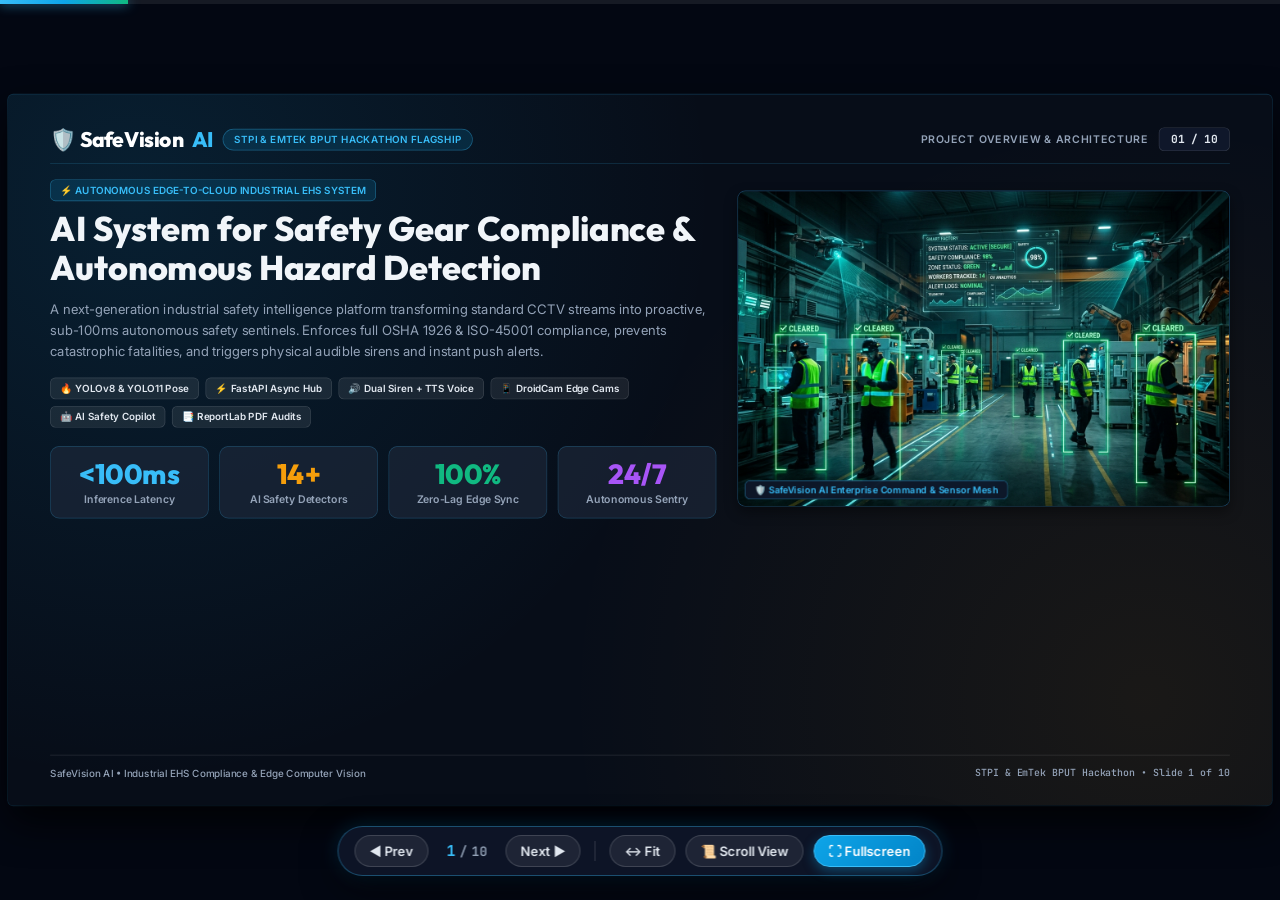
==== presentation_slides.html @ 19dd77f2 "feat: complete SafeVision AI industrial safety system, live dashboard, reports, and presentation mat" ====
<!DOCTYPE html>
<html lang="en">
<head>
<meta charset="UTF-8">
<title>SafeVision AI - Industrial Safety Presentation</title>
<style>
@import url('https://fonts.googleapis.com/css2?family=Inter:wght@300;400;500;600;700;800&family=Outfit:wght@500;600;700;800&family=JetBrains+Mono:wght@400;500;600&display=swap');

@page {
    size: 1920px 1080px;
    margin: 0;
}

* {
    box-sizing: border-box;
    margin: 0;
    padding: 0;
}

html, body {
    width: 100%;
    height: 100%;
    margin: 0;
    padding: 0;
    overflow: hidden;
    background-color: #030712;
    color: #f1f5f9;
    font-family: 'Inter', sans-serif;
    -webkit-print-color-adjust: exact;
    print-color-adjust: exact;
}

body.scroll-mode {
    overflow-x: hidden;
    overflow-y: auto;
}

.deck-viewport {
    width: 100vw;
    height: 100vh;
    position: relative;
    overflow: hidden;
    display: flex;
    align-items: center;
    justify-content: center;
}

body.scroll-mode .deck-viewport {
    width: 100%;
    height: auto;
    min-height: 100vh;
    display: flex;
    flex-direction: column;
    align-items: center;
    justify-content: flex-start;
    padding: 24px 0 100px 0;
    overflow: visible;
    gap: 32px;
}

.slide {
    width: 1920px;
    height: 1080px;
    position: absolute;
    top: 50%;
    left: 50%;
    transform: translate(-50%, -50%) scale(0.5);
    transform-origin: center center;
    overflow: hidden;
    display: none;
    flex-direction: column;
    justify-content: space-between;
    padding: 48px 64px 40px 64px;
    background: radial-gradient(circle at 10% 15%, rgba(14, 165, 233, 0.12) 0%, transparent 45%),
                radial-gradient(circle at 90% 85%, rgba(245, 158, 11, 0.08) 0%, transparent 45%),
                #070d18;
    box-shadow: 0 25px 60px rgba(0, 0, 0, 0.8), 0 0 0 1px rgba(56, 189, 248, 0.25);
    border-radius: 8px;
    transition: opacity 0.2s ease;
}

.slide.active {
    display: flex;
}

body.scroll-mode .slide {
    position: relative;
    top: auto;
    left: auto;
    display: flex;
    transform-origin: top center;
    box-shadow: 0 20px 50px rgba(0, 0, 0, 0.8), 0 0 0 1px rgba(56, 189, 248, 0.25);
}

/* Floating Deck Control Bar */
.deck-ui {
    position: fixed;
    bottom: 24px;
    left: 50%;
    transform: translateX(-50%);
    z-index: 9999;
    display: flex;
    align-items: center;
    gap: 10px;
    background: rgba(15, 23, 42, 0.9);
    backdrop-filter: blur(16px);
    -webkit-backdrop-filter: blur(16px);
    border: 1px solid rgba(56, 189, 248, 0.35);
    padding: 8px 16px;
    border-radius: 9999px;
    box-shadow: 0 12px 36px rgba(0, 0, 0, 0.6), 0 0 20px rgba(14, 165, 233, 0.2);
    transition: opacity 0.3s ease, transform 0.3s ease;
}

.deck-ui.idle {
    opacity: 0.15;
    transform: translateX(-50%) translateY(8px);
}

.deck-ui:hover {
    opacity: 1 !important;
    transform: translateX(-50%) translateY(0) !important;
}

.deck-btn {
    background: rgba(255, 255, 255, 0.07);
    border: 1px solid rgba(255, 255, 255, 0.15);
    color: #e2e8f0;
    padding: 7px 14px;
    border-radius: 9999px;
    font-family: 'Inter', sans-serif;
    font-size: 13px;
    font-weight: 600;
    cursor: pointer;
    display: inline-flex;
    align-items: center;
    gap: 6px;
    transition: all 0.15s ease;
}

.deck-btn:hover {
    background: rgba(56, 189, 248, 0.2);
    border-color: rgba(56, 189, 248, 0.5);
    color: #38bdf8;
    transform: translateY(-1px);
}

.deck-btn:active {
    transform: translateY(1px);
}

.deck-btn-primary {
    background: linear-gradient(135deg, #0ea5e9 0%, #0284c7 100%);
    border: 1px solid #38bdf8;
    color: #ffffff;
    box-shadow: 0 4px 12px rgba(14, 165, 233, 0.35);
}

.deck-btn-primary:hover {
    background: linear-gradient(135deg, #38bdf8 0%, #0ea5e9 100%);
    color: #ffffff;
}

.deck-counter {
    color: #94a3b8;
    font-family: 'JetBrains Mono', monospace;
    font-size: 13px;
    font-weight: 600;
    padding: 0 8px;
    display: flex;
    align-items: center;
    gap: 4px;
}

.deck-counter strong {
    color: #38bdf8;
    font-size: 15px;
}

.deck-divider {
    width: 1px;
    height: 20px;
    background: rgba(255, 255, 255, 0.15);
    margin: 0 4px;
}

/* Top Progress Bar */
.deck-progress {
    position: fixed;
    top: 0;
    left: 0;
    width: 100%;
    height: 4px;
    background: rgba(255, 255, 255, 0.08);
    z-index: 10000;
}

.deck-progress-fill {
    height: 100%;
    width: 10%;
    background: linear-gradient(90deg, #38bdf8, #0ea5e9, #10b981);
    box-shadow: 0 0 12px rgba(56, 189, 248, 0.8);
    transition: width 0.25s ease-out;
}

/* Nav click hint zones */
.deck-nav-hint {
    position: fixed;
    top: 0;
    bottom: 0;
    width: 100px;
    z-index: 9000;
    cursor: pointer;
    opacity: 0;
    transition: opacity 0.2s ease;
    display: flex;
    align-items: center;
    justify-content: center;
}

.deck-nav-hint:hover {
    opacity: 0.85;
}

.deck-nav-left {
    left: 0;
    background: linear-gradient(90deg, rgba(14, 165, 233, 0.18), transparent);
}

.deck-nav-right {
    right: 0;
    background: linear-gradient(-90deg, rgba(14, 165, 233, 0.18), transparent);
}

.deck-nav-hint span {
    font-size: 32px;
    color: #38bdf8;
    filter: drop-shadow(0 0 8px rgba(56, 189, 248, 0.8));
    font-weight: 700;
}

/* Print Styles: Strict 1920x1080 without UI */
@media print {
    html, body {
        overflow: visible !important;
        background: #030712 !important;
        width: 1920px !important;
        height: auto !important;
    }
    .deck-ui, .deck-progress, .deck-nav-hint {
        display: none !important;
    }
    .deck-viewport {
        display: block !important;
        position: static !important;
        width: 1920px !important;
        height: auto !important;
        overflow: visible !important;
        padding: 0 !important;
    }
    .slide {
        display: flex !important;
        position: relative !important;
        top: auto !important;
        left: auto !important;
        transform: none !important;
        width: 1920px !important;
        height: 1080px !important;
        margin: 0 !important;
        margin-bottom: 0 !important;
        page-break-after: always !important;
        break-after: page !important;
        box-shadow: none !important;
        border-radius: 0 !important;
    }
}

/* Slide Header */
.slide-header {
    display: flex;
    justify-content: space-between;
    align-items: center;
    border-bottom: 1px solid rgba(56, 189, 248, 0.2);
    padding-bottom: 16px;
    margin-bottom: 24px;
}

.brand-wrapper {
    display: flex;
    align-items: center;
    gap: 14px;
}

.brand-logo {
    font-family: 'Outfit', sans-serif;
    font-size: 32px;
    font-weight: 800;
    letter-spacing: -0.5px;
    color: #ffffff;
    display: flex;
    align-items: center;
    gap: 12px;
}

.brand-logo span {
    color: #38bdf8;
}

.badge-event {
    background: rgba(14, 165, 233, 0.15);
    border: 1px solid rgba(56, 189, 248, 0.35);
    color: #38bdf8;
    padding: 6px 16px;
    border-radius: 9999px;
    font-size: 15px;
    font-weight: 600;
    letter-spacing: 0.5px;
    text-transform: uppercase;
}

.badge-osha {
    background: rgba(245, 158, 11, 0.15);
    border: 1px solid rgba(245, 158, 11, 0.4);
    color: #fbbf24;
    padding: 6px 16px;
    border-radius: 9999px;
    font-size: 15px;
    font-weight: 600;
    letter-spacing: 0.5px;
}

.header-right {
    display: flex;
    align-items: center;
    gap: 16px;
}

.slide-category {
    color: #94a3b8;
    font-size: 16px;
    font-weight: 600;
    text-transform: uppercase;
    letter-spacing: 1.2px;
}

.slide-num {
    background: #0f172a;
    border: 1px solid rgba(255, 255, 255, 0.15);
    color: #e2e8f0;
    padding: 6px 18px;
    border-radius: 8px;
    font-family: 'JetBrains Mono', monospace;
    font-size: 17px;
    font-weight: 700;
}

/* Slide Body */
.slide-body {
    flex: 1;
    display: flex;
    flex-direction: column;
    justify-content: space-between;
    gap: 22px;
}

.title-group {
    margin-bottom: 6px;
}

.slide-title {
    font-family: 'Outfit', sans-serif;
    font-size: 48px;
    font-weight: 800;
    line-height: 1.2;
    background: linear-gradient(135deg, #ffffff 0%, #bae6fd 60%, #38bdf8 100%);
    -webkit-background-clip: text;
    -webkit-text-fill-color: transparent;
}

.slide-subtitle {
    font-size: 22px;
    color: #94a3b8;
    margin-top: 6px;
    font-weight: 400;
    line-height: 1.4;
}

/* Common Card Styles */
.card {
    background: rgba(15, 23, 42, 0.8);
    border: 1px solid rgba(56, 189, 248, 0.22);
    border-radius: 18px;
    padding: 26px 28px;
    backdrop-filter: blur(14px);
    box-shadow: 0 12px 30px rgba(0, 0, 0, 0.45);
    display: flex;
    flex-direction: column;
    justify-content: space-between;
}

.card-title {
    font-family: 'Outfit', sans-serif;
    font-size: 25px;
    font-weight: 700;
    color: #38bdf8;
    margin-bottom: 14px;
    display: flex;
    align-items: center;
    gap: 12px;
}

.card-amber .card-title {
    font-family: 'Outfit', sans-serif;
    font-size: 25px;
    font-weight: 700;
    color: #38bdf8;
    margin-bottom: 14px;
    display: flex;
    align-items: center;
    gap: 12px;
}

.card-green .card-title {
    font-family: 'Outfit', sans-serif;
    font-size: 25px;
    font-weight: 700;
    color: #38bdf8;
    margin-bottom: 14px;
    display: flex;
    align-items: center;
    gap: 12px;
}

.card-red .card-title {
    font-family: 'Outfit', sans-serif;
    font-size: 25px;
    font-weight: 700;
    color: #38bdf8;
    margin-bottom: 14px;
    display: flex;
    align-items: center;
    gap: 12px;
}

ul.features-list {
    list-style: none;
    display: flex;
    flex-direction: column;
    gap: 14px;
    flex: 1;
}


ul.features-list li strong {
    font-size: 18px;
    font-weight: 700;
    color: #ffffff;
}

ul.features-list li {
    font-size: 18px;
    color: #cbd5e1;
    line-height: 1.55;
    position: relative;
    padding-left: 28px;
}

ul.features-list li::before {
    content: "";
    position: absolute;
    left: 6px;
    top: 9px;
    width: 8px;
    height: 8px;
    border-radius: 50%;
    background: #38bdf8;
    box-shadow: 0 0 10px rgba(56, 189, 248, 0.9);
}

.card-amber ul.features-list li::before {
    content: "";
    position: absolute;
    left: 6px;
    top: 9px;
    width: 8px;
    height: 8px;
    border-radius: 50%;
    background: #f59e0b;
    box-shadow: 0 0 10px rgba(245, 158, 11, 0.9);
}

.card-green ul.features-list li::before {
    content: "";
    position: absolute;
    left: 6px;
    top: 9px;
    width: 8px;
    height: 8px;
    border-radius: 50%;
    background: #10b981;
    box-shadow: 0 0 10px rgba(16, 185, 129, 0.9);
}

.card-red ul.features-list li::before {
    content: "";
    position: absolute;
    left: 6px;
    top: 9px;
    width: 8px;
    height: 8px;
    border-radius: 50%;
    background: #ef4444;
    box-shadow: 0 0 10px rgba(239, 68, 68, 0.9);
}

/* Image Container */
.img-container {
    border-radius: 12px;
    overflow: hidden;
    border: 1px solid rgba(56, 189, 248, 0.3);
    position: relative;
    background: #0f172a;
    box-shadow: 0 8px 20px rgba(0, 0, 0, 0.4);
}

.img-container img {
    width: 100%;
    height: 100%;
    object-fit: cover;
    display: block;
}

.img-tag {
    position: absolute;
    bottom: 10px;
    left: 10px;
    background: rgba(15, 23, 42, 0.92);
    border: 1px solid rgba(56, 189, 248, 0.45);
    color: #38bdf8;
    padding: 5px 14px;
    border-radius: 8px;
    font-size: 14px;
    font-weight: 600;
    backdrop-filter: blur(8px);
}

/* Slide Footer */
.slide-footer {
    display: flex;
    justify-content: space-between;
    align-items: center;
    border-top: 1px solid rgba(255, 255, 255, 0.12);
    padding-top: 16px;
    color: #94a3b8;
    font-size: 15px;
    font-weight: 500;
}

.footer-left {
    display: flex;
    align-items: center;
    gap: 8px;
}

.footer-right {
    font-family: 'JetBrains Mono', monospace;
}

/* Grid utilities */
.grid-2 {
    display: grid;
    grid-template-columns: 1fr 1fr;
    gap: 24px;
}

.grid-3 {
    display: grid;
    grid-template-columns: 1fr 1fr 1fr;
    gap: 24px;
}

.grid-4 {
    display: grid;
    grid-template-columns: 1fr 1fr 1fr 1fr;
    gap: 20px;
}

.grid-5 {
    display: grid;
    grid-template-columns: repeat(5, 1fr);
    gap: 16px;
}

/* Highlight Badges & Stats */
.metric-box {
    background: rgba(30, 41, 59, 0.65);
    border: 1px solid rgba(56, 189, 248, 0.25);
    border-radius: 14px;
    padding: 18px;
    text-align: center;
}

.metric-val {
    font-family: 'Outfit', sans-serif;
    font-size: 42px;
    font-weight: 800;
    color: #38bdf8;
    line-height: 1.1;
}

.metric-label {
    font-size: 16px;
    color: #94a3b8;
    margin-top: 6px;
    font-weight: 600;
}

.pill-tag {
    display: inline-flex;
    align-items: center;
    gap: 8px;
    padding: 6px 14px;
    border-radius: 8px;
    font-size: 15px;
    font-weight: 600;
    background: rgba(255, 255, 255, 0.08);
    border: 1px solid rgba(255, 255, 255, 0.15);
    color: #e2e8f0;
}
</style>
</head>
<body>

<main class="deck-viewport" id="deckViewport">
<!-- ==========================================
     SLIDE 1: EXECUTIVE TITLE & OVERVIEW
=========================================== -->
<section class="slide">
    <div class="slide-header">
        <div class="brand-wrapper">
            <div class="brand-logo">🛡️ SafeVision <span>AI</span></div>
            <div class="badge-event">STPI & EmTek BPUT Hackathon Flagship</div>
        </div>
        <div class="header-right">
            <span class="slide-category">Project Overview & Architecture</span>
            <span class="slide-num">01 / 10</span>
        </div>
    </div>

    <div class="slide-body" style="gap: 28px;">
        <div style="display: grid; grid-template-columns: 1.15fr 0.85fr; gap: 32px; align-items: center;">
            <div>
                <div class="pill-tag" style="background: rgba(14, 165, 233, 0.15); border-color: rgba(56, 189, 248, 0.4); color: #38bdf8; margin-bottom: 12px;">
                    ⚡ AUTONOMOUS EDGE-TO-CLOUD INDUSTRIAL EHS SYSTEM
                </div>
                <h1 style="font-family: 'Outfit', sans-serif; font-size: 52px; font-weight: 800; line-height: 1.15; margin-bottom: 16px;">
                    AI System for Safety Gear Compliance & Autonomous Hazard Detection
                </h1>
                <p style="font-size: 20px; color: #94a3b8; line-height: 1.6; margin-bottom: 24px;">
                    A next-generation industrial safety intelligence platform transforming standard CCTV streams into proactive, sub-100ms autonomous safety sentinels. Enforces full OSHA 1926 & ISO-45001 compliance, prevents catastrophic fatalities, and triggers physical audible sirens and instant push alerts.
                </p>

                <div style="display: flex; gap: 10px; flex-wrap: wrap; margin-bottom: 28px;">
                    <span class="pill-tag">🔥 YOLOv8 & YOLO11 Pose</span>
                    <span class="pill-tag">⚡ FastAPI Async Hub</span>
                    <span class="pill-tag">🔊 Dual Siren + TTS Voice</span>
                    <span class="pill-tag">📱 DroidCam Edge Cams</span>
                    <span class="pill-tag">🤖 AI Safety Copilot</span>
                    <span class="pill-tag">📑 ReportLab PDF Audits</span>
                </div>

                <div class="grid-4" style="gap: 16px;">
                    <div class="metric-box">
                        <div class="metric-val">&lt;100ms</div>
                        <div class="metric-label">Inference Latency</div>
                    </div>
                    <div class="metric-box">
                        <div class="metric-val" style="color: #f59e0b;">14+</div>
                        <div class="metric-label">AI Safety Detectors</div>
                    </div>
                    <div class="metric-box">
                        <div class="metric-val" style="color: #10b981;">100%</div>
                        <div class="metric-label">Zero-Lag Edge Sync</div>
                    </div>
                    <div class="metric-box">
                        <div class="metric-val" style="color: #a855f7;">24/7</div>
                        <div class="metric-label">Autonomous Sentry</div>
                    </div>
                </div>
            </div>

            <div class="img-container" style="height: 480px;">
                <img src="[data-uri]" alt="SafeVision AI Cover">
                <div class="img-tag">🛡️ SafeVision AI Enterprise Command & Sensor Mesh</div>
            </div>
        </div>
    </div>

    <div class="slide-footer">
        <div class="footer-left">SafeVision AI • Industrial EHS Compliance & Edge Computer Vision</div>
        <div class="footer-right">STPI & EmTek BPUT Hackathon • Slide 1 of 10</div>
    </div>
</section>

<!-- ==========================================
     SLIDE 2: PROBLEM STATEMENT & PARADIGM SHIFT
=========================================== -->
<section class="slide">
    <div class="slide-header">
        <div class="brand-wrapper">
            <div class="brand-logo">🛡️ SafeVision <span>AI</span></div>
            <div class="badge-osha">OSHA & ISO-45001 Industrial Challenge</div>
        </div>
        <div class="header-right">
            <span class="slide-category">Problem Analysis & Need</span>
            <span class="slide-num">02 / 10</span>
        </div>
    </div>

    <div class="slide-body">
        <div class="title-group">
            <h2 class="slide-title">The Industrial Safety Crisis & Human Monitoring Breakdown</h2>
            <p class="slide-subtitle">Why manual safety inspections and passive CCTV surveillance fail to protect workforce lives.</p>
        </div>

        <div class="grid-3" style="gap: 24px;">
            <div class="card card-red">
                <div class="card-title">⚠️ The Grim Global Reality</div>
                <ul class="features-list">
                    <li><strong>2.78 Million Fatalities:</strong> Over 7,600 workers die daily worldwide from occupational accidents & diseases (ILO).</li>
                    <li><strong>374 Million Non-Fatal Injuries:</strong> Severe fractures, head traumas, and falls causing permanent disability.</li>
                    <li><strong>$150B+ Annual Cost:</strong> Astronomical liabilities in medical expenses, OSHA fines, and manufacturing shutdowns.</li>
                </ul>
                <div style="margin-top: 18px; padding: 12px; background: rgba(239, 68, 68, 0.1); border-radius: 8px; border: 1px solid rgba(239, 68, 68, 0.25); font-size: 19px; color: #fca5a5;">
                    💡 <em>84% of fatalities are preventable with immediate PPE gear & hazard intervention.</em>
                </div>
            </div>

            <div class="card card-amber">
                <div class="card-title">👁️ Human Fatigue & Blindspots</div>
                <ul class="features-list">
                    <li><strong>85% Attention Loss:</strong> Studies prove human CCTV operators miss >85% of video activity after only 20 minutes of continuous monitoring.</li>
                    <li><strong>Passive & Forensic:</strong> Legacy CCTV is recording history for post-mortem investigations rather than stopping active disasters.</li>
                    <li><strong>Manual Clipboard Audits:</strong> Periodic EHS spot-checks only inspect 1-2% of worker-hours; unequipped workers slip through unnoticed.</li>
                </ul>
                <div style="margin-top: 18px; padding: 12px; background: rgba(245, 158, 11, 0.1); border-radius: 8px; border: 1px solid rgba(245, 158, 11, 0.25); font-size: 19px; color: #fde68a;">
                    💡 <em>Fatigued security staff cannot monitor 16+ camera feeds simultaneously.</em>
                </div>
            </div>

            <div class="card card-green">
                <div class="card-title">🚀 The SafeVision AI Paradigm Shift</div>
                <ul class="features-list">
                    <li><strong>Sub-100ms Edge Intervention:</strong> Instantly catches missing helmets, unattached harnesses, and fire sparks in real time.</li>
                    <li><strong>Autonomous Physical Deterrence:</strong> Direct hardware siren horn & spoken voice alerts warn workers on the spot.</li>
                    <li><strong>Zero Blindspot Coverage:</strong> Continuous multi-camera tracking with automated digital compliance audit logs.</li>
                </ul>
                <div style="margin-top: 18px; padding: 12px; background: rgba(16, 185, 129, 0.1); border-radius: 8px; border: 1px solid rgba(16, 185, 129, 0.25); font-size: 19px; color: #a7f3d0;">
                    💡 <em>Transforms reactive investigation into autonomous real-time prevention.</em>
                </div>
            </div>
        </div>

        <div class="card" style="background: linear-gradient(90deg, rgba(14, 165, 233, 0.12) 0%, rgba(15, 23, 42, 0.8) 100%); border-color: rgba(56, 189, 248, 0.35); padding: 18px 24px; display: flex; align-items: center; justify-content: space-between;">
            <div>
                <div style="font-weight: 700; font-size: 19px; color: #38bdf8;">CORE MISSION OBJECTIVE</div>
                <div style="font-size: 17px; color: #cbd5e1; margin-top: 2px;">Deliver zero workplace fatalities through edge neural computer vision, instant acoustic deterrence, and automated EHS governance.</div>
            </div>
            <div style="display: flex; gap: 12px;">
                <span class="pill-tag" style="background: rgba(16, 185, 129, 0.2); color: #34d399; border-color: #059669;">PROACTIVE > REACTIVE</span>
                <span class="pill-tag" style="background: rgba(56, 189, 248, 0.2); color: #38bdf8; border-color: #0284c7;">CONTINUOUS > AUDITS</span>
            </div>
        </div>
    </div>

    <div class="slide-footer">
        <div class="footer-left">SafeVision AI • Industrial EHS Compliance & Edge Computer Vision</div>
        <div class="footer-right">STPI & EmTek BPUT Hackathon • Slide 2 of 10</div>
    </div>
</section>

<!-- ==========================================
     SLIDE 3: SYSTEM ARCHITECTURE & MULTI-DEVICE
=========================================== -->
<section class="slide">
    <div class="slide-header">
        <div class="brand-wrapper">
            <div class="brand-logo">🛡️ SafeVision <span>AI</span></div>
            <div class="badge-event">Edge Hardware Topology</div>
        </div>
        <div class="header-right">
            <span class="slide-category">System Architecture & Pipeline</span>
            <span class="slide-num">03 / 10</span>
        </div>
    </div>

    <div class="slide-body">
        <div class="title-group">
            <h2 class="slide-title">Distributed Edge Architecture & Multi-Device Deployment</h2>
            <p class="slide-subtitle">Affordable, zero-lag edge hardware ecosystem linking mobile cameras, inference servers, and control rooms.</p>
        </div>

        <div class="grid-4" style="gap: 20px;">
            <div class="card">
                <div class="card-title">📱 Node 1: Mobile Camera</div>
                <div style="font-size: 19px; color: #94a3b8; margin-bottom: 12px;">Wireless or USB Sensor Node</div>
                <ul class="features-list">
                    <li><strong>DroidCam Wi-Fi Mode:</strong> Cordless IP camera mobility across active plant floors.</li>
                    <li><strong>Zero-Lag USB Mode:</strong> Direct ADB tethering achieving 30-40 FPS ultra-smooth video.</li>
                    <li><strong>RTSP Industrial CCTV:</strong> Plugs into existing Axis, Hikvision, and Dahua cameras.</li>
                </ul>
                <div style="margin-top: 14px; font-size: 15px; color: #38bdf8; font-family: 'JetBrains Mono';">IP: http://192.168.x.x:4747</div>
            </div>

            <div class="card">
                <div class="card-title">💻 Node 2: AI Edge Engine</div>
                <div style="font-size: 19px; color: #94a3b8; margin-bottom: 12px;">Laptop 1 (Inference Unit)</div>
                <ul class="features-list">
                    <li><strong>Dual Neural Engines:</strong> YOLOv8 detection + YOLO11-Pose keypoints in parallel.</li>
                    <li><strong>Unified CameraManager:</strong> Shared inference prevents redundant GPU/CPU load.</li>
                    <li><strong>Spatial Trackers:</strong> Confined space polygons, trench setback lines, drop zones.</li>
                </ul>
                <div style="margin-top: 14px; font-size: 15px; color: #10b981; font-family: 'JetBrains Mono';">Latency: ~24ms / frame</div>
            </div>

            <div class="card">
                <div class="card-title">💻 Node 3: Command Center</div>
                <div style="font-size: 19px; color: #94a3b8; margin-bottom: 12px;">Laptop 2 (Safety Officer)</div>
                <ul class="features-list">
                    <li><strong>Real-Time EHS Dashboard:</strong> Low-latency MJPEG video with bounding boxes & HUD.</li>
                    <li><strong>Zone Switchboard:</strong> Instant camera switching across Zone 1, Zone 2, etc.</li>
                    <li><strong>Remote Overrides:</strong> Mute sirens, toggle modules, adjust sensitivity on the fly.</li>
                </ul>
                <div style="margin-top: 14px; font-size: 15px; color: #f59e0b; font-family: 'JetBrains Mono';">Port: :8000 / WebSockets</div>
            </div>

            <div class="card">
                <div class="card-title">🔊 Node 4: Siren Speaker</div>
                <div style="font-size: 19px; color: #94a3b8; margin-bottom: 12px;">Physical Audio Deterrence</div>
                <ul class="features-list">
                    <li><strong>Industrial Siren Tones:</strong> 18 distinct acoustic winsound frequency patterns.</li>
                    <li><strong>TTS Voice Announcer:</strong> Speaks spoken instructions directly to violators.</li>
                    <li><strong>Async Audio Queue:</strong> Background thread eliminates video stream stutter.</li>
                </ul>
                <div style="margin-top: 14px; font-size: 30px; color: #ef4444; font-family: 'JetBrains Mono';">Output: 3.5mm Aux / BT</div>
            </div>
        </div>

        <div class="card" style="padding: 20px 24px; background: rgba(15, 23, 42, 0.9); border-color: rgba(56, 189, 248, 0.4); display: flex; flex-direction: row; justify-content: space-between; align-items: center; gap: 28px;">
            <div style="flex: 1;">
                <div style="display: flex; align-items: center; gap: 12px; margin-bottom: 8px;">
                    <span style="font-size: 28px;">🎥</span>
                    <div style="font-weight: 700; color: #ffffff; font-size: 22px;">Live Multi-Zone Camera Command Hub</div>
                </div>
                <div style="font-size: 17px; color: #94a3b8; line-height: 1.5; margin-bottom: 14px;">
                    Dynamic `ZoneCameraManager` coordinates 4 simultaneous live CCTV camera feeds: PPE Entry Gate, Scaffolding Heights, Crane Drop Zones, and Hot Work Welding Bays with active AI bounding boxes at 27+ FPS.
                </div>
                <div style="display: flex; gap: 10px; flex-wrap: wrap;">
                    <span class="pill-tag">📁 Zone 1: Main Floor</span>
                    <span class="pill-tag">📁 Zone 2: Scaffolding</span>
                    <span class="pill-tag" style="color: #10b981; border-color: #059669;">● 4 LIVE FEEDS ACTIVE</span>
                    <span class="pill-tag" style="color: #38bdf8; border-color: #0284c7;">⚡ YOLO11-NANO ~37MS</span>
                </div>
            </div>
            <div style="flex-shrink: 0; width: 340px; height: 190px; border-radius: 12px; overflow: hidden; border: 1.5px solid rgba(56, 189, 248, 0.45); box-shadow: 0 10px 30px rgba(0,0,0,0.7); position: relative;">
                <img src="[data-uri]" alt="Live 4-Camera Detection Command Hub" style="width: 100%; height: 100%; object-fit: cover;">
                <div style="position: absolute; bottom: 8px; right: 8px; background: rgba(3, 7, 18, 0.85); color: #38bdf8; font-size: 11px; font-weight: 700; padding: 4px 8px; border-radius: 4px; border: 1px solid rgba(56, 189, 248, 0.3);">LIVE COMMAND HUB</div>
            </div>
        </div>
    </div>

    <div class="slide-footer">
        <div class="footer-left">SafeVision AI • Industrial EHS Compliance & Edge Computer Vision</div>
        <div class="footer-right">STPI & EmTek BPUT Hackathon • Slide 3 of 10</div>
    </div>
</section>

<!-- ==========================================
     SLIDE 4: CORE PPE & WORKER HEALTH
=========================================== -->
<section class="slide">
    <div class="slide-header">
        <div class="brand-wrapper">
            <div class="brand-logo">🛡️ SafeVision <span>AI</span></div>
            <div class="badge-osha">OSHA 1910 Subpart I • PPE Standards</div>
        </div>
        <div class="header-right">
            <span class="slide-category">Core PPE & Worker Safety</span>
            <span class="slide-num">04 / 10</span>
        </div>
    </div>

    <div class="slide-body">
        <div class="title-group">
            <h2 class="slide-title">Core PPE Compliance & Worker Health Monitoring</h2>
            <p class="slide-subtitle">Sub-100ms multi-class gear inspection, automated turnstile access control, and pose-based fall detection.</p>
        </div>

        <div class="grid-4" style="gap: 20px;">
            <div class="card" style="padding: 16px;">
                <div class="img-container" style="height: 180px; margin-bottom: 14px;">
                    <img src="[data-uri]" alt="Helmet Inspection">
                    <div class="img-tag">🪖 Hardhat Inspection</div>
                </div>
                <div class="card-title" style="font-size: 17px;">Hardhat & High-Vis Vest</div>
                <ul class="features-list" style="font-size: 19px;">
                    <li><strong>Head Keypoint Tracking:</strong> Distinguishes bare heads vs hardhats.</li>
                    <li><strong>Fluorescent Torso Check:</strong> Verifies reflective safety vests in low light.</li>
                    <li><strong>Color-Coded Status:</strong> Green (Compliant) vs Red (Violation).</li>
                </ul>
                <div style="margin-top: 14px; padding-top: 10px; border-top: 1px dashed rgba(16, 185, 129, 0.35);">
                    <a href="https://drive.google.com/file/d/1sXfTlGjI2eAM9tyaPNYgnufufeir8UIj/view?usp=drive_link" target="_blank" style="display: flex; align-items: center; justify-content: center; gap: 8px; width: 100%; padding: 10px 14px; background: linear-gradient(135deg, rgba(16, 185, 129, 0.25) 0%, rgba(5, 150, 105, 0.15) 100%); border: 1.5px solid #10b981; border-radius: 8px; color: #34d399; font-size: 15px; font-weight: 700; text-decoration: none; transition: all 0.2s ease; box-shadow: 0 4px 15px rgba(16, 185, 129, 0.2);">
                        <span>🪖</span> <span>WATCH HELMET DEMO</span> <span>↗</span>
                    </a>
                </div>
            </div>

            <div class="card" style="padding: 16px;">
                <div class="img-container" style="height: 180px; margin-bottom: 14px;">
                    <img src="[data-uri]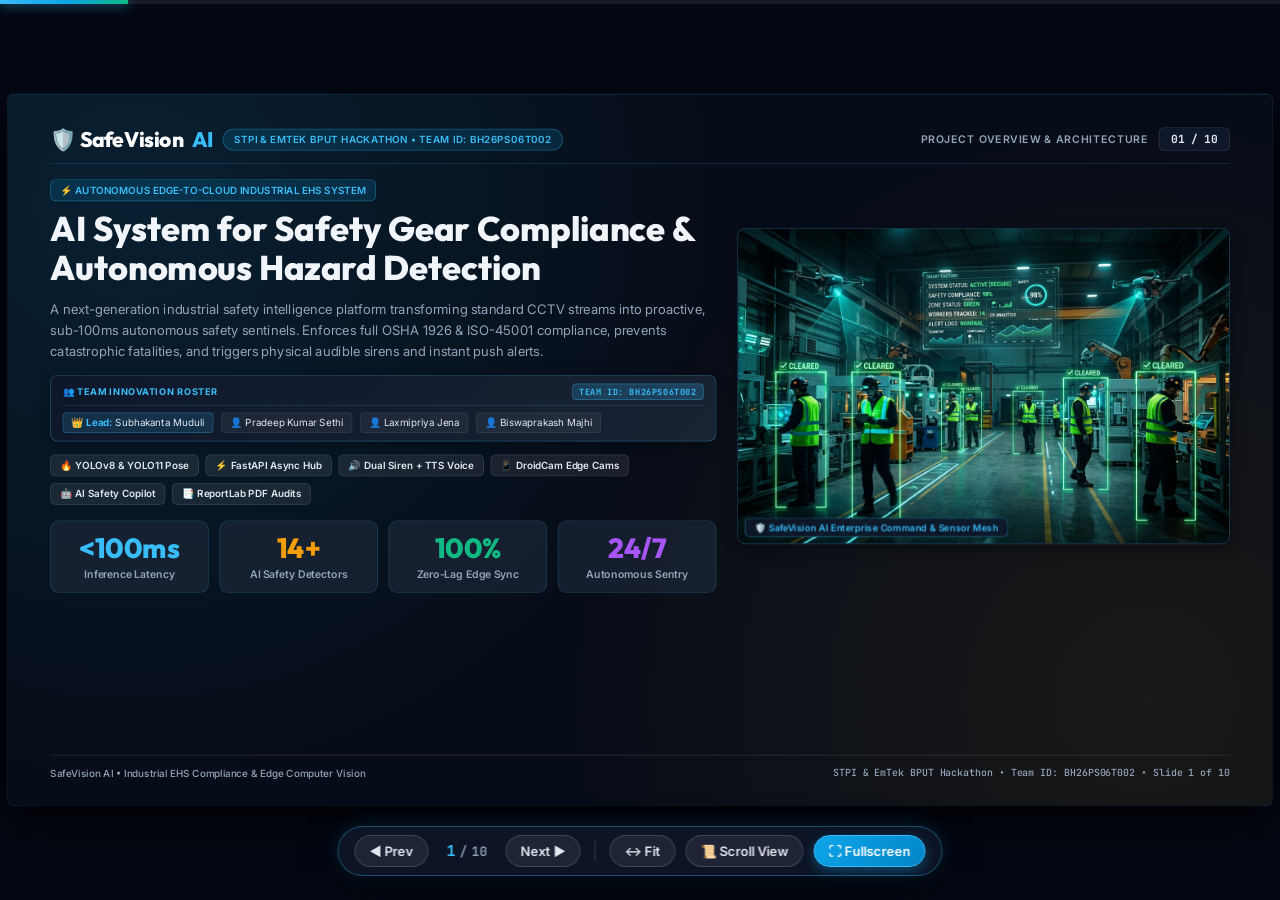
